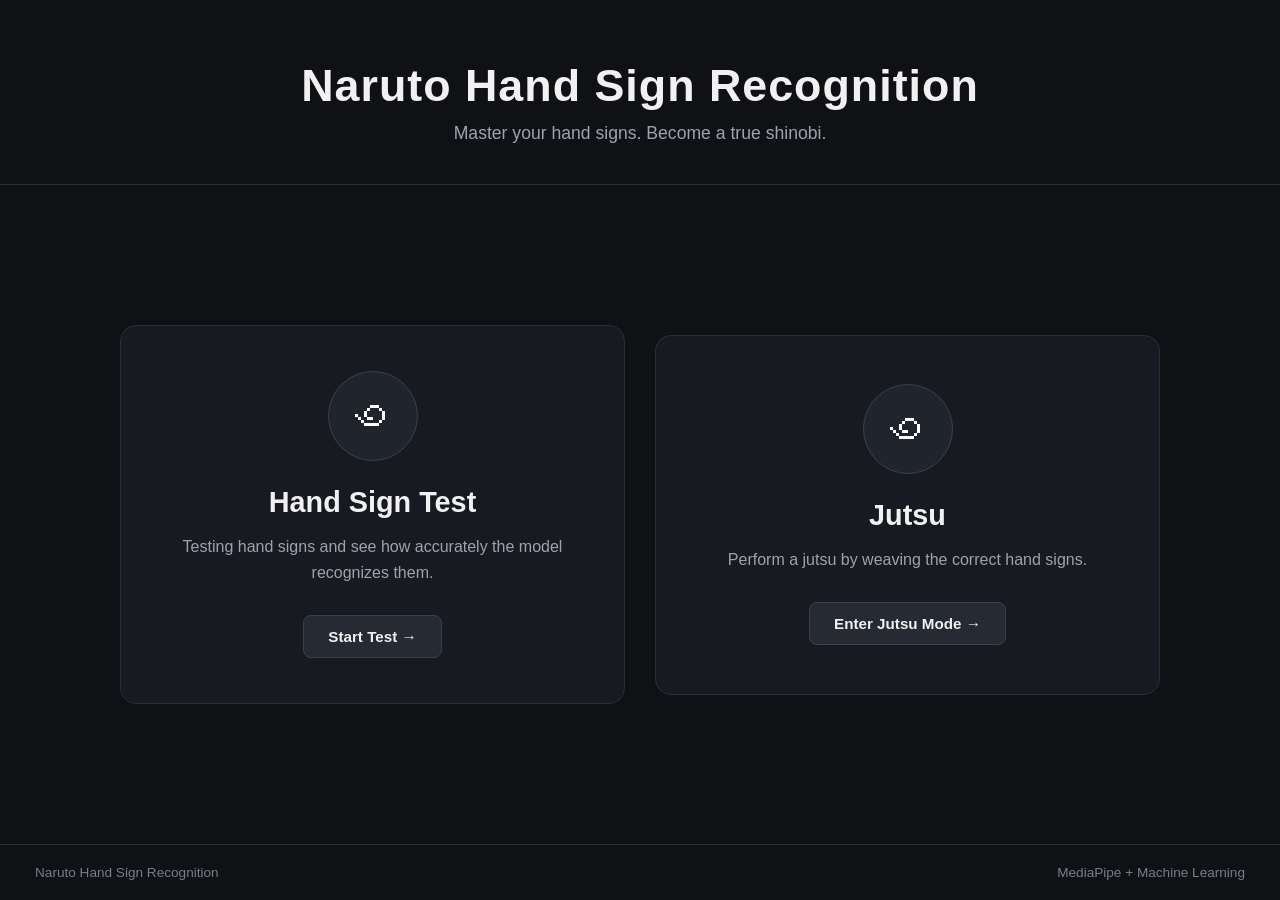
==== web/home.html @ 5abd49d1 "refectored html into 3 pages - home page, jutsu page, and test page with consistent application desi" ====
<!DOCTYPE html>
<html lang="en">
<head>
    <meta charset="UTF-8">
    <meta name="viewport" content="width=device-width, initial-scale=1.0">
    <title>Naruto Hand Sign</title>
    <link rel="stylesheet" href="css/home.css">
</head>
<body>
    <header class="app-header">
        <h1>Naruto Hand Sign Recognition</h1>
        <p>Master your hand signs. Become a true shinobi.</p>
    </header>

    <main class="menu-container">
        <a href="test.html" class="menu-card">
            <div class="menu-icon">꩜</div>
            <h2>Hand Sign Test</h2>
            <p>
                Testing hand signs and see how accurately the model recognizes them.
            </p>
            <span class="menu-button">Start Test →</span>
        </a>

        <a href="jutsu.html" class="menu-card">
            <div class="menu-icon">꩜</div>
            <h2>Jutsu</h2>
            <p>
                Perform a jutsu by weaving the correct hand signs. 
            </p>
            <span class="menu-button">Enter Jutsu Mode →</span>
        </a>
    </main>

    <footer class="app-footer">
        <span>Naruto Hand Sign Recognition</span>
        <span>MediaPipe + Machine Learning</span>
    </footer>
</body>
</html>
---- web/css/home.css ----
/* Body */

* {
    margin: 0;
    padding: 0;
    box-sizing: border-box;
}

body {
    min-height: 100vh;
    display: flex;
    flex-direction: column;
    font-family: Arial, Helvetica, sans-serif;
    background: #0f1115;
    color: #f1f1f1;
}


/* Header */

.app-header {
    text-align: center;
    padding: 60px 20px 40px;
    border-bottom: 1px solid #292d35;
}

.app-header h1 {
    font-size: 2.8rem;
    font-weight: 700;
    letter-spacing: 1px;
    margin-bottom: 12px;
}

.app-header p {
    color: #9da3ae;
    font-size: 1.1rem;
}


/* Main Menu */

.menu-container {
    flex: 1;
    width: 100%;
    max-width: 1100px;
    margin: 0 auto;
    padding: 60px 30px;
    display: grid;
    grid-template-columns: repeat(2, 1fr);
    gap: 30px;
    align-items: center;
}


/* Menu Cards */

.menu-card {
    min-height: 360px;
    display: flex;
    flex-direction: column;
    align-items: center;
    justify-content: center;
    padding: 45px 40px;
    text-align: center;
    text-decoration: none;
    color: inherit;
    background: #171a20;
    border: 1px solid #2a2e37;
    border-radius: 16px;
    transition:
        transform 0.25s ease,
        border-color 0.25s ease,
        background 0.25s ease,
        box-shadow 0.25s ease;
}

.menu-card:hover {
    transform: translateY(-8px);
    background: #1b1f26;
    border-color: #555c68;
    box-shadow: 0 12px 35px rgba(0, 0, 0, 0.35);
}

.menu-card:active {
    transform: translateY(-3px);
}


/* Icon */

.menu-icon {
    width: 90px;
    height: 90px;
    display: flex;
    align-items: center;
    justify-content: center;
    margin-bottom: 25px;
    border: 1px solid #3b414c;
    border-radius: 50%;
    font-size: 3rem;
    color: #ffffff;
    background: #20242c;
}


/* Card Text */

.menu-card h2 {
    font-size: 1.8rem;
    margin-bottom: 15px;
}

.menu-card p {
    max-width: 380px;
    color: #9da3ae;
    line-height: 1.6;
    margin-bottom: 30px;
}


/* Button */

.menu-button {
    display: inline-block;
    padding: 12px 24px;
    border-radius: 8px;
    background: #252a33;
    border: 1px solid #3a414d;
    font-size: 0.95rem;
    font-weight: 600;
    transition:
        background 0.2s ease,
        border-color 0.2s ease;
}

.menu-card:hover .menu-button {
    background: #303641;
    border-color: #555d69;
}


/* Footer */

.app-footer {
    display: flex;
    justify-content: space-between;
    align-items: center;
    padding: 20px 35px;
    border-top: 1px solid #292d35;
    color: #777e89;
    font-size: 0.85rem;
}


/* Responsive */

@media (max-width: 750px) {

    .app-header {
        padding: 45px 20px 30px;
    }

    .app-header h1 {
        font-size: 2rem;
    }

    .app-header p {
        font-size: 1rem;
    }

    .menu-container {
        grid-template-columns: 1fr;

        padding: 40px 20px;
    }

    .menu-card {
        min-height: 320px;
    }

    .app-footer {
        flex-direction: column;
        gap: 8px;
        text-align: center;
    }
}
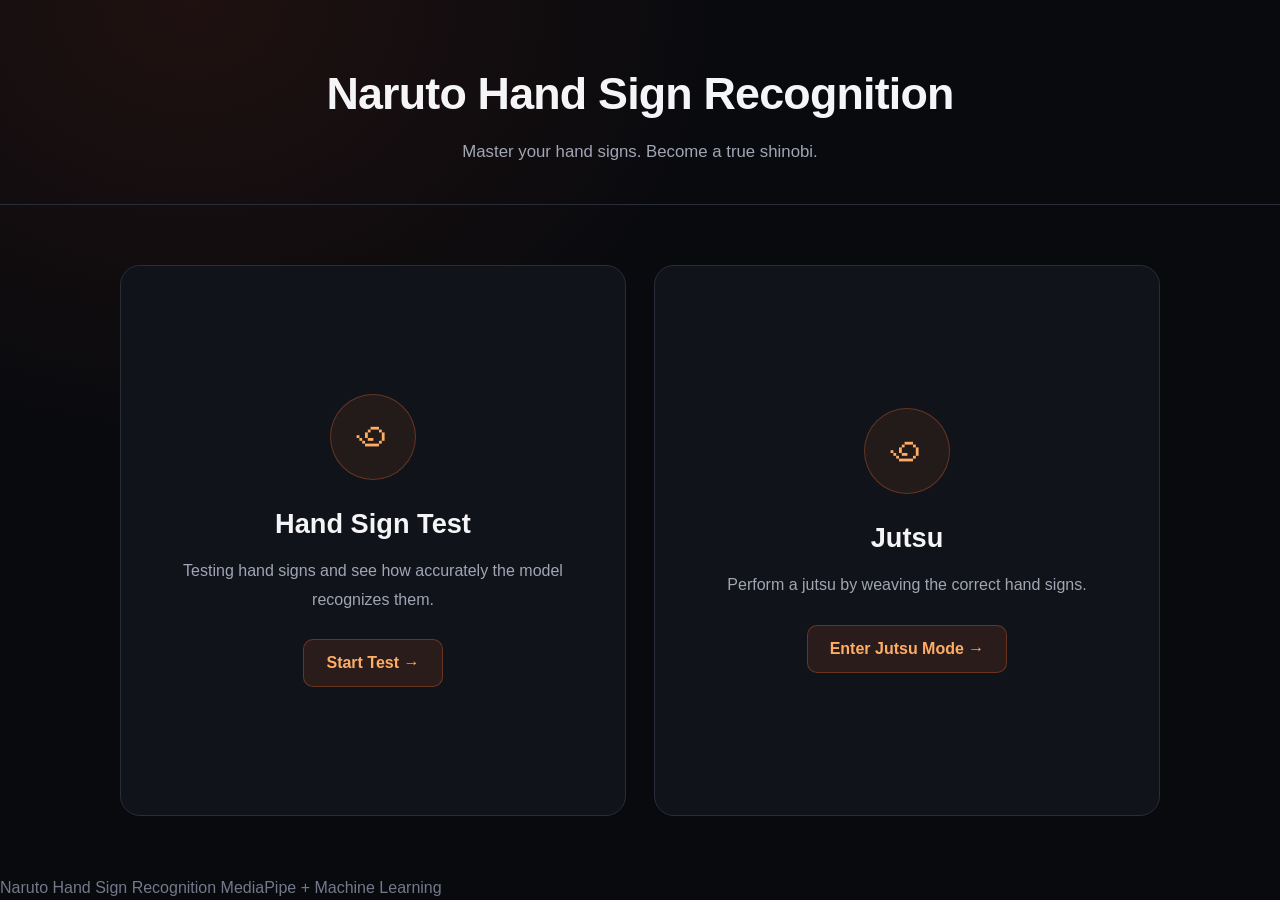
==== commit 1d2c4c16: "redesigned html pages, added a new model trained on shadow clone hand sign data, and implemented vid" ====
--- a/web/home.html
+++ b/web/home.html
@@ -4,6 +4,8 @@
     <meta charset="UTF-8">
     <meta name="viewport" content="width=device-width, initial-scale=1.0">
     <title>Naruto Hand Sign</title>
+    
+    <link rel="stylesheet" href="css/common.css">
     <link rel="stylesheet" href="css/home.css">
 </head>
 <body>
--- a/web/css/common.css
+++ b/web/css/common.css
@@ -0,0 +1,95 @@
+
+/* Shared Design System */
+
+:root {
+    color-scheme: dark;
+
+    --bg: #090a0e;
+    --surface: #11131a;
+    --surface-raised: #171a23;
+    --surface-hover: #20232e;
+
+    --border: #292d3a;
+    --border-active: #7c3827;
+
+    --accent: #ff702e;
+    --accent-light: #ffad65;
+    --accent-glow: rgba(255, 112, 46, 0.2);
+
+    --success: #48d6a0;
+    --text: #f5f5f7;
+    --text-secondary: #a1a5b4;
+    --text-muted: #73798a;
+
+    --radius: 16px;
+    --radius-small: 10px;
+    --transition: 200ms ease;
+}
+
+* {
+    box-sizing: border-box;
+    margin: 0;
+    padding: 0;
+}
+
+html {
+    scroll-behavior: smooth;
+}
+
+body {
+    min-height: 100vh;
+    display: flex;
+    flex-direction: column;
+    color: var(--text);
+    font-family: Inter, "Segoe UI", Arial, sans-serif;
+    line-height: 1.5;
+    background:
+        radial-gradient(ellipse at 15% 0%,rgba(255, 87, 38, 0.09), transparent 35%),
+        var(--bg);
+}
+
+button,
+select,
+a {
+    -webkit-tap-highlight-color: transparent;
+}
+
+a:focus-visible,
+button:focus-visible,
+select:focus-visible {
+    outline: 2px solid var(--accent-light);
+    outline-offset: 4px;
+}
+
+.app-header {
+    border-color: var(--border);
+}
+
+.app-header h1 {
+    color: var(--text);
+    letter-spacing: -0.8px;
+}
+
+.app-header p {
+    color: var(--text-secondary);
+}
+
+.app-footer {
+    color: var(--text-muted);
+    border-color: var(--border);
+}
+
+::selection {
+    color: #150b07;
+    background: var(--accent);
+}
+
+@media (prefers-reduced-motion: reduce) {
+    *,
+    *::before,
+    *::after {
+        scroll-behavior: auto !important;
+        animation-duration: 0.01ms !important;
+        transition-duration: 0.01ms !important;
+    }
+}
--- a/web/css/home.css
+++ b/web/css/home.css
@@ -1,186 +1,137 @@
-/* Body */
 
-* {
-    margin: 0;
-    padding: 0;
-    box-sizing: border-box;
-}
-
-body {
-    min-height: 100vh;
-    display: flex;
-    flex-direction: column;
-    font-family: Arial, Helvetica, sans-serif;
-    background: #0f1115;
-    color: #f1f1f1;
-}
-
-
-/* Header */
+/* Home Page */
 
 .app-header {
     text-align: center;
     padding: 60px 20px 40px;
-    border-bottom: 1px solid #292d35;
+    border-bottom: 1px solid var(--border);
 }
 
 .app-header h1 {
-    font-size: 2.8rem;
-    font-weight: 700;
-    letter-spacing: 1px;
     margin-bottom: 12px;
+    font-size: clamp(2rem, 4vw, 2.8rem);
 }
 
 .app-header p {
-    color: #9da3ae;
-    font-size: 1.1rem;
+    font-size: 1.05rem;
 }
 
-
-/* Main Menu */
+.hero-eyebrow {
+    display: inline-block;
+    margin-bottom: 14px;
+    padding: 6px 12px;
+    border: 1px solid rgba(255, 112, 46, 0.25);
+    border-radius: 999px;
+    background: rgba(255, 112, 46, 0.07);
+    color: var(--accent-light);
+    font-size: 11px;
+    font-weight: 700;
+    letter-spacing: 2px;
+}
 
 .menu-container {
     flex: 1;
-    width: 100%;
-    max-width: 1100px;
+    width: min(1100px, 100%);
     margin: 0 auto;
     padding: 60px 30px;
     display: grid;
-    grid-template-columns: repeat(2, 1fr);
-    gap: 30px;
-    align-items: center;
+    grid-template-columns: repeat(2, minmax(0, 1fr));
+    gap: 28px;
+    align-items: stretch;
 }
 
-
-/* Menu Cards */
-
 .menu-card {
-    min-height: 360px;
+    position: relative;
+    overflow: hidden;
+    min-height: 350px;
+    padding: 40px 30px;
     display: flex;
     flex-direction: column;
     align-items: center;
     justify-content: center;
-    padding: 45px 40px;
     text-align: center;
     text-decoration: none;
     color: inherit;
-    background: #171a20;
-    border: 1px solid #2a2e37;
-    border-radius: 16px;
+    background: var(--surface);
+    border: 1px solid var(--border);
+    border-radius: 20px;
     transition:
-        transform 0.25s ease,
-        border-color 0.25s ease,
-        background 0.25s ease,
-        box-shadow 0.25s ease;
+        transform var(--transition),
+        border-color var(--transition),
+        box-shadow var(--transition);
 }
 
 .menu-card:hover {
-    transform: translateY(-8px);
-    background: #1b1f26;
-    border-color: #555c68;
-    box-shadow: 0 12px 35px rgba(0, 0, 0, 0.35);
+    transform: translateY(-6px);
+    border-color: var(--border-active);
+    background: var(--surface-raised);
+    box-shadow: 0 18px 55px rgba(0, 0, 0, 0.3);
 }
 
-.menu-card:active {
-    transform: translateY(-3px);
+.menu-icon {
+    width: 86px;
+    height: 86px;
+    margin-bottom: 24px;
+    display: grid;
+    place-items: center;
+    border: 1px solid rgba(255, 112, 46, 0.3);
+    border-radius: 50%;
+    background: rgba(255, 112, 46, 0.08);
+    color: var(--accent-light);
+    font-size: 2.8rem;
 }
 
-
-/* Icon */
-
-.menu-icon {
-    width: 90px;
-    height: 90px;
-    display: flex;
-    align-items: center;
-    justify-content: center;
-    margin-bottom: 25px;
-    border: 1px solid #3b414c;
-    border-radius: 50%;
-    font-size: 3rem;
-    color: #ffffff;
-    background: #20242c;
-}
-
-
-/* Card Text */
-
 .menu-card h2 {
-    font-size: 1.8rem;
-    margin-bottom: 15px;
+    margin-bottom: 12px;
+    font-size: 1.7rem;
 }
 
 .menu-card p {
     max-width: 380px;
-    color: #9da3ae;
-    line-height: 1.6;
-    margin-bottom: 30px;
+    margin-bottom: 25px;
+    color: var(--text-secondary);
+    line-height: 1.8;
 }
 
-
-/* Button */
-
 .menu-button {
-    display: inline-block;
-    padding: 12px 24px;
-    border-radius: 8px;
-    background: #252a33;
-    border: 1px solid #3a414d;
-    font-size: 0.95rem;
+    padding: 11px 22px;
+    border: 1px solid rgba(255, 112, 46, 0.3);
+    border-radius: var(--radius-small);
+    background: rgba(255, 112, 46, 0.1);
+    color: var(--accent-light);
     font-weight: 600;
-    transition:
-        background 0.2s ease,
-        border-color 0.2s ease;
+    transition: var(--transition);
 }
 
 .menu-card:hover .menu-button {
-    background: #303641;
-    border-color: #555d69;
+    background: var(--accent);
+    color: #150b07;
 }
 
-
-/* Footer */
-
-.app-footer {
-    display: flex;
-    justify-content: space-between;
-    align-items: center;
-    padding: 20px 35px;
-    border-top: 1px solid #292d35;
-    color: #777e89;
-    font-size: 0.85rem;
-}
-
-
-/* Responsive */
-
 @media (max-width: 750px) {
-
     .app-header {
         padding: 45px 20px 30px;
     }
 
-    .app-header h1 {
-        font-size: 2rem;
-    }
-
-    .app-header p {
-        font-size: 1rem;
-    }
-
     .menu-container {
+        padding: 35px 20px;
         grid-template-columns: 1fr;
-
-        padding: 40px 20px;
     }
 
     .menu-card {
-        min-height: 320px;
+        min-height: 300px;
     }
 
     .app-footer {
+        align-items: center;
         flex-direction: column;
         gap: 8px;
         text-align: center;
     }
 }
+
+@media (prefers-reduced-motion: reduce) {
+    .menu-card:hover {
+        transform: none;
+    }
+}
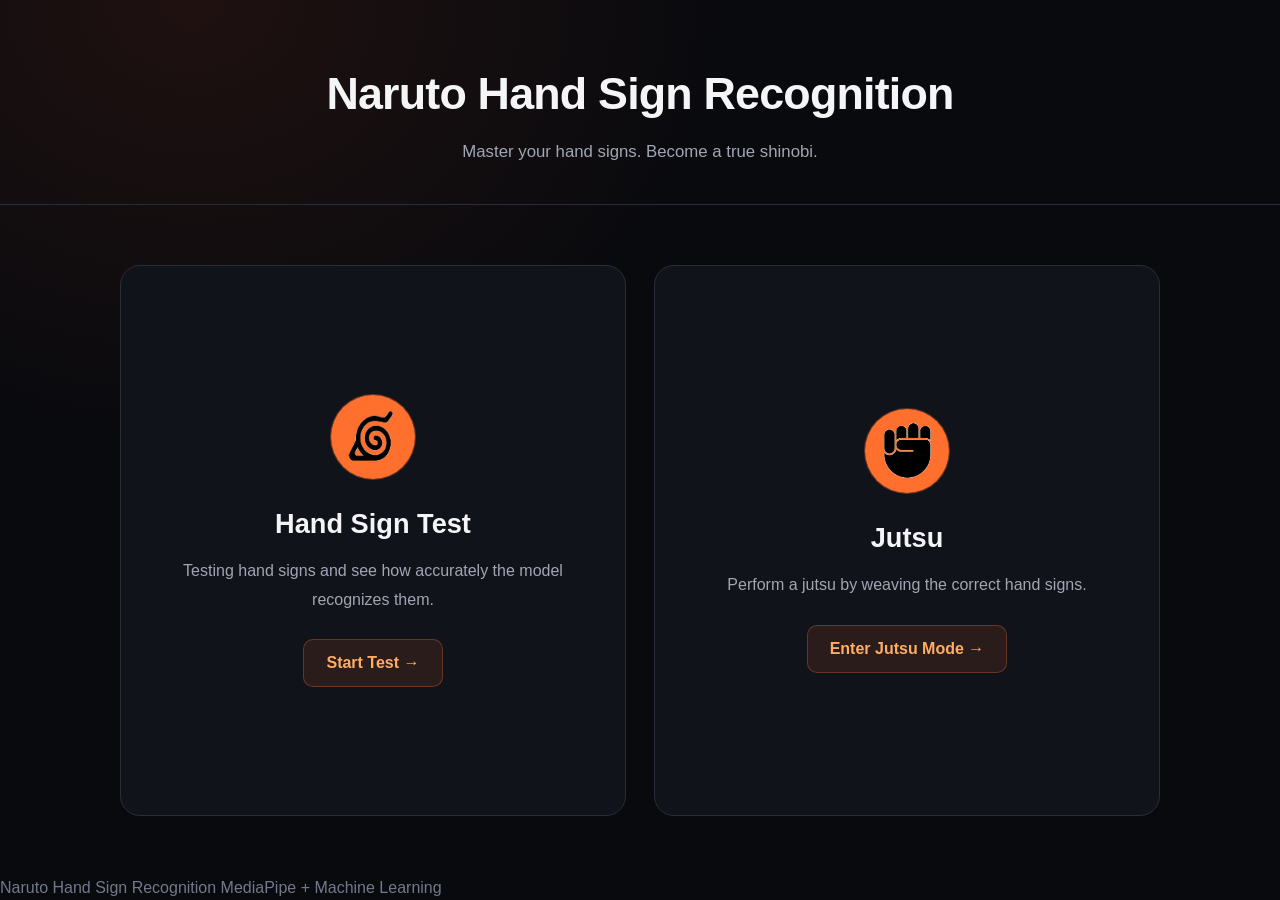
==== commit 3a312c2c: "minor UI improvements, added a new model trained on rasengan data, implemented substitution, chidori" ====
--- a/web/home.html
+++ b/web/home.html
@@ -16,7 +16,7 @@
 
     <main class="menu-container">
         <a href="test.html" class="menu-card">
-            <div class="menu-icon">꩜</div>
+            <img src="/web/images/icons/test-logo.png" alt="Test Logo" class="menu-icon">
             <h2>Hand Sign Test</h2>
             <p>
                 Testing hand signs and see how accurately the model recognizes them.
@@ -25,7 +25,7 @@
         </a>
 
         <a href="jutsu.html" class="menu-card">
-            <div class="menu-icon">꩜</div>
+            <img src="/web/images/icons/hand-sign-logo.png" alt="Jutsu Logo" class="menu-icon">
             <h2>Jutsu</h2>
             <p>
                 Perform a jutsu by weaving the correct hand signs. 
